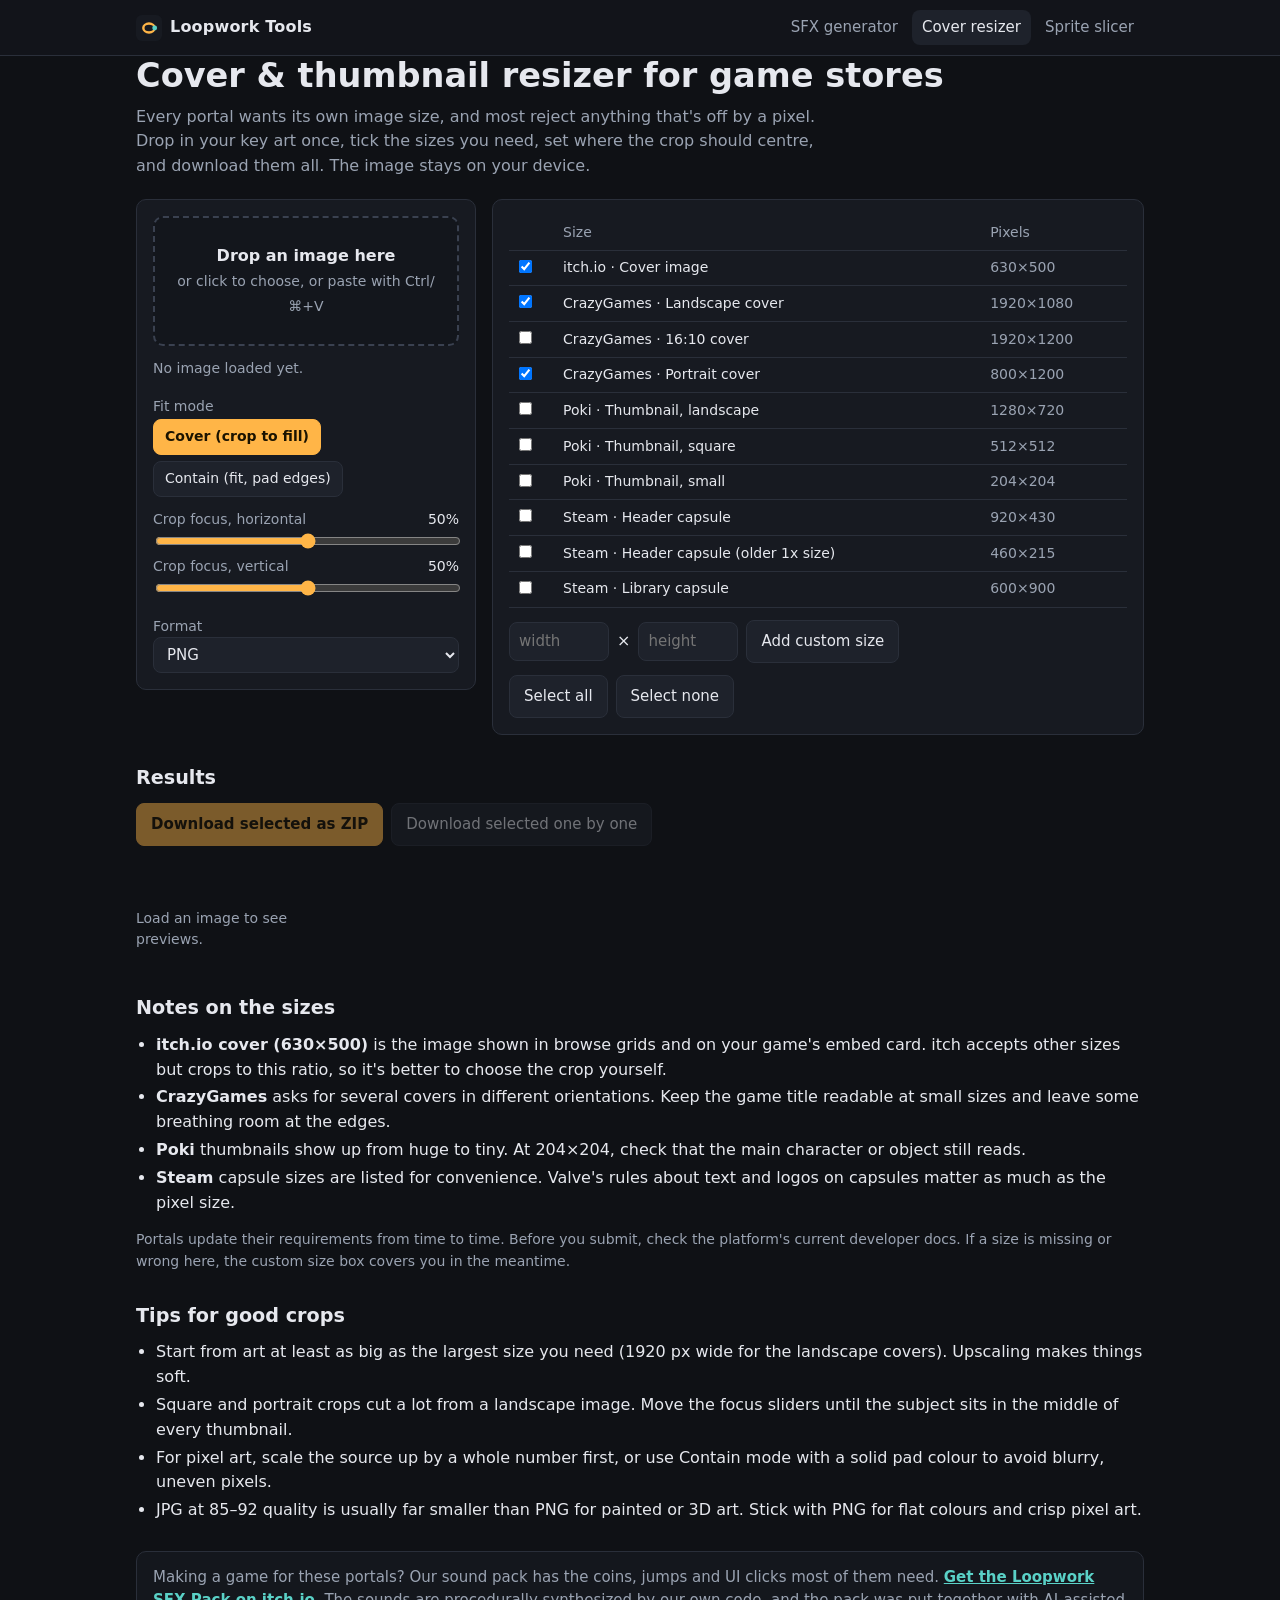
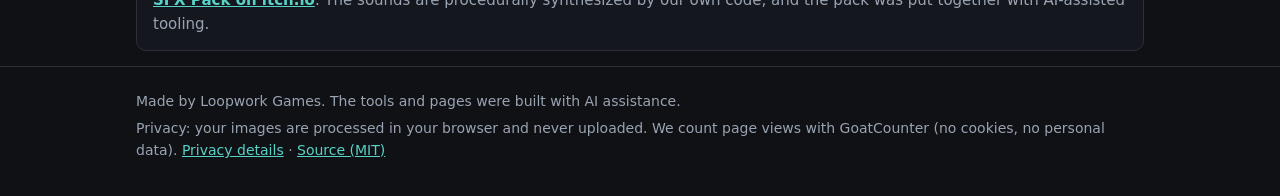
==== resize/index.html @ 53727a47 "Loopwork Tools: free browser game-dev tools" ====
<!doctype html>
<html lang="en">
<head>
<meta charset="utf-8">
<meta name="viewport" content="width=device-width, initial-scale=1">
<title>Game Cover &amp; Thumbnail Resizer for itch.io, CrazyGames, Poki, Steam – Loopwork Tools</title>
<meta name="description" content="Drop one image and get every store size at once: itch.io cover, CrazyGames covers, Poki thumbnails and Steam capsules. Crop or fit, PNG or JPG, runs in your browser.">
<link rel="canonical" href="https://riyaanb.github.io/loopwork-tools/resize/">
<meta property="og:title" content="Game cover & thumbnail resizer – Loopwork Tools">
<meta property="og:description" content="One image in, every store size out. itch.io, CrazyGames, Poki, Steam. Client-side only.">
<meta property="og:image" content="https://riyaanb.github.io/loopwork-tools/og.png">
<meta property="og:url" content="https://riyaanb.github.io/loopwork-tools/resize/">
<meta name="twitter:card" content="summary_large_image">
<meta name="theme-color" content="#0f1115">
<link rel="icon" href="../favicon.svg" type="image/svg+xml">
<link rel="icon" href="../favicon.png" type="image/png">
<link rel="apple-touch-icon" href="../apple-touch-icon.png">
<link rel="stylesheet" href="../assets/style.css">
<script data-goatcounter="https://loopwork.goatcounter.com/count" async src="//gc.zgo.at/count.js"></script>
</head>
<body>
<header class="site"><div class="wrap">
  <a class="brand" href="../"><img src="../favicon.svg" alt="" width="26" height="26">Loopwork Tools</a>
  <nav class="tools" aria-label="Tools">
    <a href="../sfx/">SFX generator</a>
    <a href="./" aria-current="page">Cover resizer</a>
    <a href="../sprites/">Sprite slicer</a>
  </nav>
</div></header>

<main class="wrap">
  <h1>Cover &amp; thumbnail resizer for game stores</h1>
  <p class="lede">Every portal wants its own image size, and most reject anything that's off by a pixel.
  Drop in your key art once, tick the sizes you need, set where the crop should centre,
  and download them all. The image stays on your device.</p>

  <div class="grid2">
    <section class="panel stack" aria-label="Source and options">
      <div class="drop" id="drop" tabindex="0" role="button" aria-label="Choose an image">
        <strong>Drop an image here</strong><br>
        <span class="small">or click to choose, or paste with Ctrl/⌘+V</span>
      </div>
      <input type="file" id="file" accept="image/*" class="sr-only">
      <p class="small muted" id="srcInfo">No image loaded yet.</p>

      <div>
        <span class="small muted" id="modeLabel">Fit mode</span>
        <div class="chips" role="group" aria-labelledby="modeLabel">
          <button type="button" data-mode="cover" aria-pressed="true">Cover (crop to fill)</button>
          <button type="button" data-mode="contain" aria-pressed="false">Contain (fit, pad edges)</button>
        </div>
      </div>
      <div id="focusBox">
        <label for="fx">Crop focus, horizontal <span class="val" id="fxVal">50%</span></label>
        <input type="range" id="fx" min="0" max="1" step="0.01" value="0.5">
        <label for="fy">Crop focus, vertical <span class="val" id="fyVal">50%</span></label>
        <input type="range" id="fy" min="0" max="1" step="0.01" value="0.5">
      </div>
      <div id="padBox" hidden>
        <label for="bg">Padding colour</label>
        <div class="row">
          <input type="color" id="bg" value="#000000" aria-label="Padding colour">
          <label class="small" style="display:flex;gap:6px;align-items:center"><input type="checkbox" id="transparent"> transparent (PNG only)</label>
        </div>
      </div>
      <div class="row">
        <div style="flex:1">
          <label for="format">Format</label>
          <select id="format">
            <option value="image/png">PNG</option>
            <option value="image/jpeg">JPG</option>
          </select>
        </div>
        <div style="flex:1" id="qualityBox" hidden>
          <label for="quality">JPG quality <span class="val" id="qualityVal">92</span></label>
          <input type="range" id="quality" min="50" max="100" step="1" value="92">
        </div>
      </div>
    </section>

    <section class="panel stack" aria-label="Sizes">
      <table class="presets">
        <thead><tr><th scope="col"><span class="sr-only">Include</span></th><th scope="col">Size</th><th scope="col">Pixels</th></tr></thead>
        <tbody id="presetRows"></tbody>
      </table>
      <div class="row">
        <input type="number" id="cw" min="1" max="8192" placeholder="width" aria-label="Custom width" style="width:100px">
        <span>×</span>
        <input type="number" id="ch" min="1" max="8192" placeholder="height" aria-label="Custom height" style="width:100px">
        <button type="button" id="addCustom">Add custom size</button>
      </div>
      <div class="row">
        <button type="button" id="allOn">Select all</button>
        <button type="button" id="allOff">Select none</button>
      </div>
    </section>
  </div>

  <h2>Results</h2>
  <div class="row" style="margin-bottom:12px">
    <button type="button" class="primary" id="zipAll" disabled>Download selected as ZIP</button>
    <button type="button" id="eachAll" disabled>Download selected one by one</button>
  </div>
  <p class="status" id="status" aria-live="polite"></p>
  <div class="thumbs" id="thumbs"></div>

  <h2>Notes on the sizes</h2>
  <ul class="tight" id="notes">
    <li><strong>itch.io cover (630×500)</strong> is the image shown in browse grids and on your game's embed card. itch accepts other sizes but crops to this ratio, so it's better to choose the crop yourself.</li>
    <li><strong>CrazyGames</strong> asks for several covers in different orientations. Keep the game title readable at small sizes and leave some breathing room at the edges.</li>
    <li><strong>Poki</strong> thumbnails show up from huge to tiny. At 204×204, check that the main character or object still reads.</li>
    <li><strong>Steam</strong> capsule sizes are listed for convenience. Valve's rules about text and logos on capsules matter as much as the pixel size.</li>
  </ul>
  <p class="small muted">Portals update their requirements from time to time. Before you submit, check the platform's current developer docs.
    If a size is missing or wrong here, the custom size box covers you in the meantime.</p>

  <h2>Tips for good crops</h2>
  <ul class="tight">
    <li>Start from art at least as big as the largest size you need (1920 px wide for the landscape covers). Upscaling makes things soft.</li>
    <li>Square and portrait crops cut a lot from a landscape image. Move the focus sliders until the subject sits in the middle of every thumbnail.</li>
    <li>For pixel art, scale the source up by a whole number first, or use Contain mode with a solid pad colour to avoid blurry, uneven pixels.</li>
    <li>JPG at 85–92 quality is usually far smaller than PNG for painted or 3D art. Stick with PNG for flat colours and crisp pixel art.</li>
  </ul>

  <p class="shop">Making a game for these portals? Our sound pack has the coins, jumps and UI clicks most of them need.
    <a href="https://loopworkgames.itch.io/" rel="noopener">Get the Loopwork SFX Pack on itch.io</a>.
    The sounds are procedurally synthesized by our own code, and the pack was put together with AI-assisted tooling.</p>
</main>

<footer class="site"><div class="wrap">
  <p>Made by Loopwork Games. The tools and pages were built with AI assistance.</p>
  <p>Privacy: your images are processed in your browser and never uploaded. We count page views with GoatCounter (no cookies, no personal data). <a href="../privacy.html">Privacy details</a> · <a href="https://github.com/riyaanb/loopwork-tools" rel="noopener">Source (MIT)</a></p>
</div></footer>

<script src="../assets/zip.js"></script>
<script src="app.js"></script>
</body>
</html>
---- assets/style.css ----
/* Loopwork Tools — shared styles. No framework. */
:root {
  --bg: #0f1115; --panel: #171a21; --panel2: #1e222b; --line: #2a2f3a;
  --text: #e6e8ee; --muted: #9aa3b2; --accent: #ffb547; --accent2: #5ad1c7; --danger: #ff6b6b;
  --radius: 10px;
}
* { box-sizing: border-box; }
[hidden] { display: none !important; }
html, body { margin: 0; }
body {
  background: var(--bg); color: var(--text);
  font: 16px/1.55 system-ui, -apple-system, "Segoe UI", Roboto, "Helvetica Neue", Arial, sans-serif;
  -webkit-text-size-adjust: 100%;
}
a { color: var(--accent2); }
a:hover { color: #8ee8e0; }
.wrap { max-width: 1040px; margin: 0 auto; padding: 0 16px; }
header.site { border-bottom: 1px solid var(--line); background: #12141a; }
header.site .wrap { display: flex; align-items: center; gap: 16px; flex-wrap: wrap; padding-top: 10px; padding-bottom: 10px; }
.brand { display: flex; align-items: center; gap: 8px; color: var(--text); text-decoration: none; font-weight: 700; letter-spacing: .2px; }
.brand img { width: 26px; height: 26px; }
nav.tools { display: flex; gap: 4px; flex-wrap: wrap; margin-left: auto; }
nav.tools a { color: var(--muted); text-decoration: none; padding: 6px 10px; border-radius: 8px; font-size: 15px; }
nav.tools a:hover, nav.tools a[aria-current="page"] { color: var(--text); background: var(--panel2); }
main { padding: 24px 0 40px; }
h1 { font-size: clamp(1.5rem, 4vw, 2.1rem); line-height: 1.2; margin: 0 0 8px; }
h2 { font-size: 1.2rem; margin: 28px 0 10px; }
h3 { font-size: 1.02rem; margin: 18px 0 6px; }
.lede { color: var(--muted); max-width: 70ch; margin: 0 0 20px; }
.panel { background: var(--panel); border: 1px solid var(--line); border-radius: var(--radius); padding: 16px; }
.grid2 { display: grid; grid-template-columns: minmax(0, 340px) minmax(0, 1fr); gap: 16px; align-items: start; }
@media (max-width: 760px) { .grid2 { grid-template-columns: minmax(0, 1fr); } }
.row { display: flex; gap: 8px; flex-wrap: wrap; align-items: center; }
.stack > * + * { margin-top: 12px; }
label { display: block; font-size: 14px; color: var(--muted); }
label .val { float: right; color: var(--text); font-variant-numeric: tabular-nums; }
input[type=range] { width: 100%; accent-color: var(--accent); }
input[type=number], input[type=text], select {
  background: var(--panel2); color: var(--text); border: 1px solid var(--line); border-radius: 8px;
  padding: 7px 9px; font: inherit; font-size: 15px; width: 100%;
}
input[type=number] { min-width: 0; }
button, .btn {
  display: inline-flex; align-items: center; justify-content: center; gap: 6px;
  background: var(--panel2); color: var(--text); border: 1px solid var(--line); border-radius: 8px;
  padding: 9px 14px; font: inherit; font-size: 15px; cursor: pointer; text-decoration: none; min-height: 40px;
}
button:hover, .btn:hover { border-color: #3c4352; background: #232834; }
button.primary { background: var(--accent); color: #1b1300; border-color: var(--accent); font-weight: 600; }
button.primary:hover { background: #ffc46e; }
button:disabled { opacity: .45; cursor: not-allowed; }
button:focus-visible, a:focus-visible, input:focus-visible, select:focus-visible { outline: 2px solid var(--accent2); outline-offset: 2px; }
.chips { display: flex; flex-wrap: wrap; gap: 6px; }
.chips button { padding: 6px 11px; min-height: 36px; font-size: 14px; }
.chips button[aria-pressed="true"] { background: var(--accent); color: #1b1300; border-color: var(--accent); font-weight: 600; }
canvas { max-width: 100%; display: block; }
.wave { width: 100%; height: 120px; background: #0b0d11; border-radius: 8px; border: 1px solid var(--line); }
.drop {
  border: 2px dashed #3a4150; border-radius: var(--radius); padding: 26px 16px; text-align: center;
  color: var(--muted); background: #13161c; cursor: pointer;
}
.drop.over { border-color: var(--accent); color: var(--text); }
.drop strong { color: var(--text); }
.muted { color: var(--muted); }
.small { font-size: 14px; }
.cards { display: grid; grid-template-columns: repeat(auto-fit, minmax(240px, 1fr)); gap: 14px; }
.card { display: block; background: var(--panel); border: 1px solid var(--line); border-radius: var(--radius); padding: 18px; color: var(--text); text-decoration: none; }
.card:hover { border-color: var(--accent); color: var(--text); }
.card h2 { margin: 0 0 6px; font-size: 1.1rem; }
.card p { margin: 0; color: var(--muted); font-size: 15px; }
.card .go { display: inline-block; margin-top: 10px; color: var(--accent); font-weight: 600; }
.shop { margin-top: 28px; padding: 14px 16px; border: 1px solid var(--line); border-radius: var(--radius); background: #14171d; font-size: 15px; color: var(--muted); }
.shop a { font-weight: 600; }
table.presets { width: 100%; border-collapse: collapse; font-size: 14px; }
table.presets td, table.presets th { padding: 6px 6px; border-bottom: 1px solid var(--line); text-align: left; vertical-align: middle; }
table.presets th { color: var(--muted); font-weight: 500; }
.thumbs { display: grid; grid-template-columns: repeat(auto-fill, minmax(150px, 1fr)); gap: 12px; }
.thumb { background: var(--panel2); border: 1px solid var(--line); border-radius: 8px; padding: 8px; font-size: 13px; }
.thumb canvas { width: 100%; height: auto; background: repeating-conic-gradient(#20242c 0% 25%, #191c22 0% 50%) 50% / 16px 16px; border-radius: 4px; }
.thumb .meta { display: flex; justify-content: space-between; gap: 6px; margin-top: 6px; color: var(--muted); }
.checker { background: repeating-conic-gradient(#20242c 0% 25%, #191c22 0% 50%) 50% / 16px 16px; }
.scroll { overflow: auto; max-height: 520px; border-radius: 8px; border: 1px solid var(--line); }
.pixel { image-rendering: pixelated; image-rendering: crisp-edges; }
pre.json { background: #0b0d11; border: 1px solid var(--line); border-radius: 8px; padding: 10px; font-size: 12.5px; max-height: 260px; overflow: auto; white-space: pre; }
.status { min-height: 1.4em; font-size: 14px; color: var(--muted); }
.status.err { color: var(--danger); }
footer.site { border-top: 1px solid var(--line); color: var(--muted); font-size: 14px; padding: 18px 0 28px; }
footer.site p { margin: 6px 0; }
.sr-only { position: absolute; width: 1px; height: 1px; overflow: hidden; clip: rect(0 0 0 0); white-space: nowrap; }
ul.tight { padding-left: 20px; margin: 6px 0; }
ul.tight li { margin: 3px 0; }
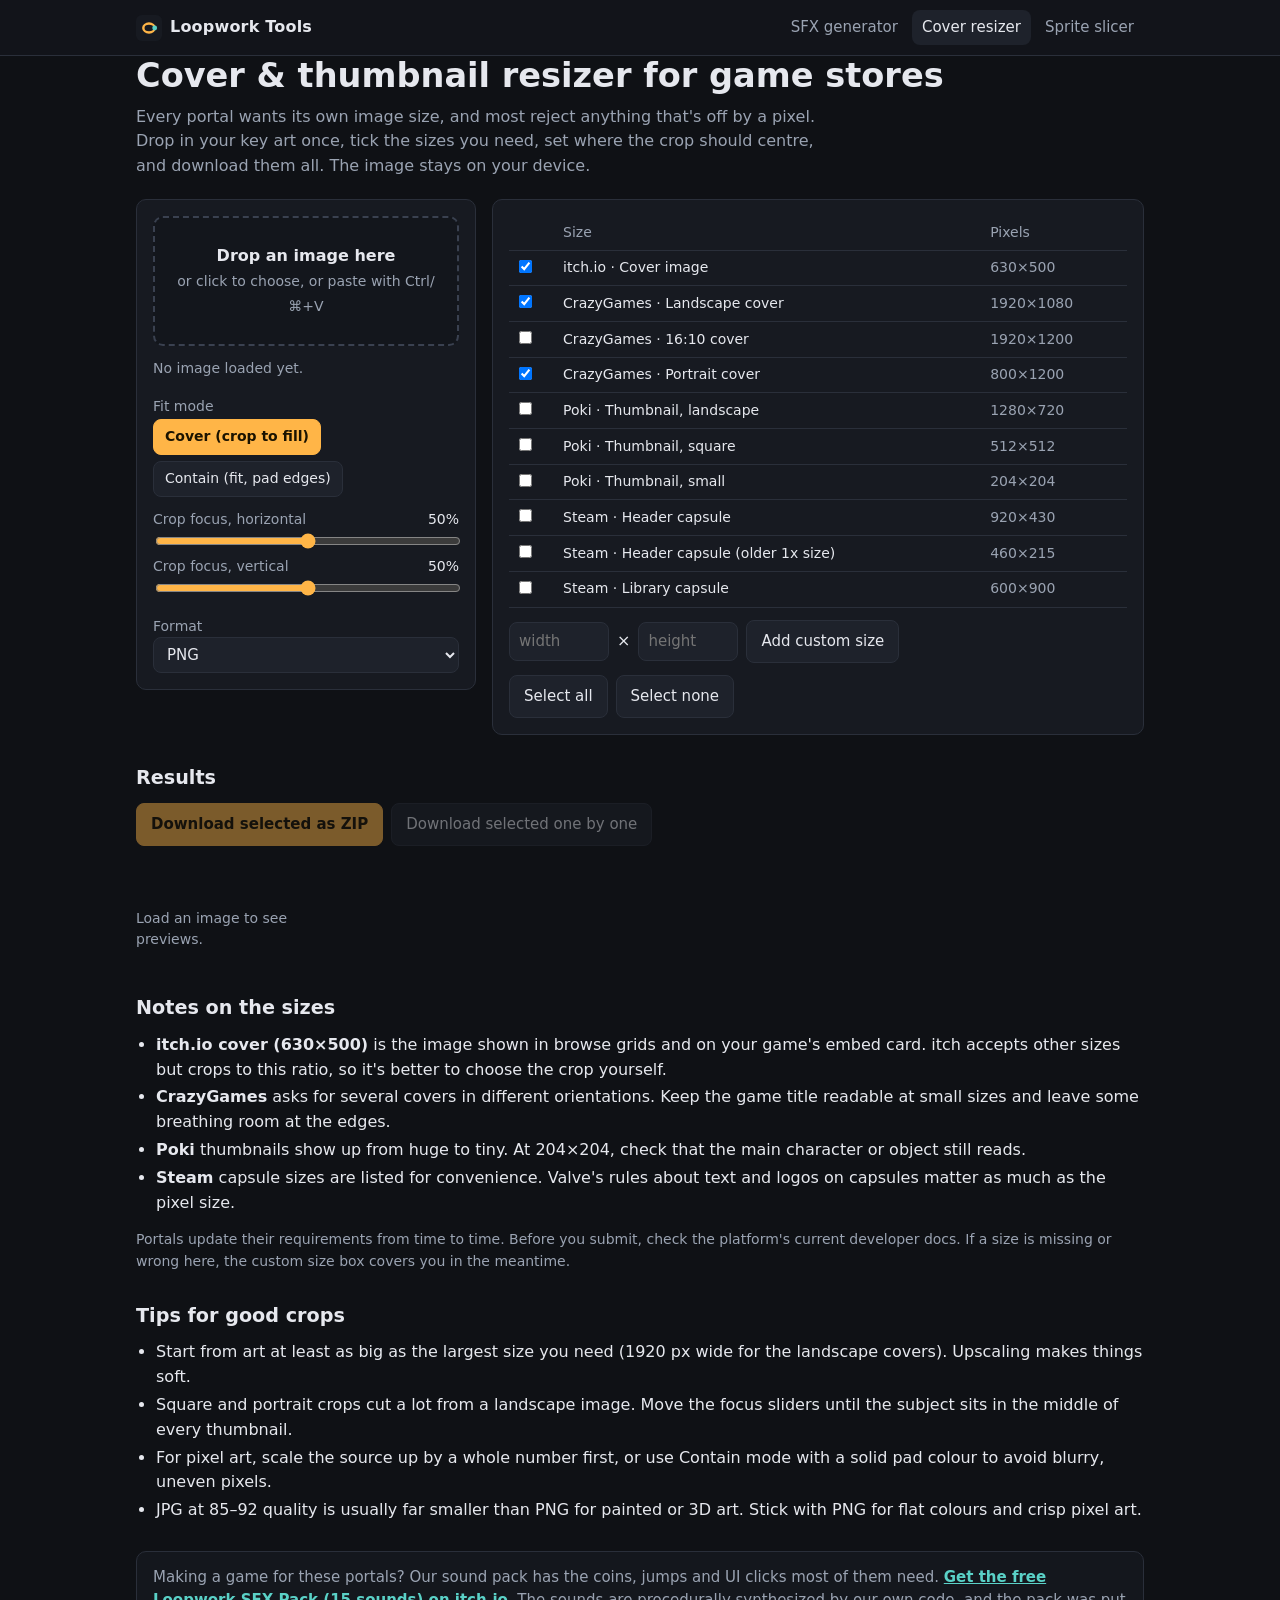
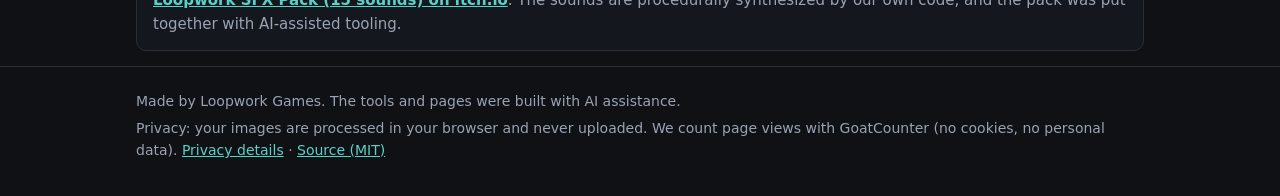
==== commit 82f7f520: "Shop link -> live free SFX Pack Lite page" ====
--- a/resize/index.html
+++ b/resize/index.html
@@ -17,6 +17,8 @@
 <link rel="apple-touch-icon" href="../apple-touch-icon.png">
 <link rel="stylesheet" href="../assets/style.css">
 <script data-goatcounter="https://loopwork.goatcounter.com/count" async src="//gc.zgo.at/count.js"></script>
+<meta property="og:site_name" content="Loopwork Games">
+<script type="application/ld+json" data-seo="loopwork">{"@context":"https://schema.org","@type":"WebApplication","name":"Game cover and thumbnail resizer","alternateName":"Game Cover & Thumbnail Resizer for itch.io, CrazyGames, Poki, Steam – Loopwork Tools","url":"https://riyaanb.github.io/loopwork-tools/resize/","description":"Drop one image and get every store size at once: itch.io cover, CrazyGames covers, Poki thumbnails and Steam capsules. Crop or fit, PNG or JPG, runs in your browser.","applicationCategory":"DeveloperApplication","operatingSystem":"Any (web browser)","browserRequirements":"Requires JavaScript","isAccessibleForFree":true,"offers":{"@type":"Offer","price":"0","priceCurrency":"USD"},"license":"https://opensource.org/licenses/MIT","image":"https://riyaanb.github.io/loopwork-tools/og.png","author":{"@type":"Organization","name":"Loopwork Games","url":"https://riyaanb.github.io/arcade/"},"publisher":{"@type":"Organization","name":"Loopwork Games","url":"https://riyaanb.github.io/arcade/"}}</script>
 </head>
 <body>
 <header class="site"><div class="wrap">
@@ -123,7 +125,7 @@
   </ul>
 
   <p class="shop">Making a game for these portals? Our sound pack has the coins, jumps and UI clicks most of them need.
-    <a href="https://loopworkgames.itch.io/" rel="noopener">Get the Loopwork SFX Pack on itch.io</a>.
+    <a href="https://loopworkgames.itch.io/loopwork-sfx-pack-vol1" rel="noopener">Get the free Loopwork SFX Pack (15 sounds) on itch.io</a>.
     The sounds are procedurally synthesized by our own code, and the pack was put together with AI-assisted tooling.</p>
 </main>
 
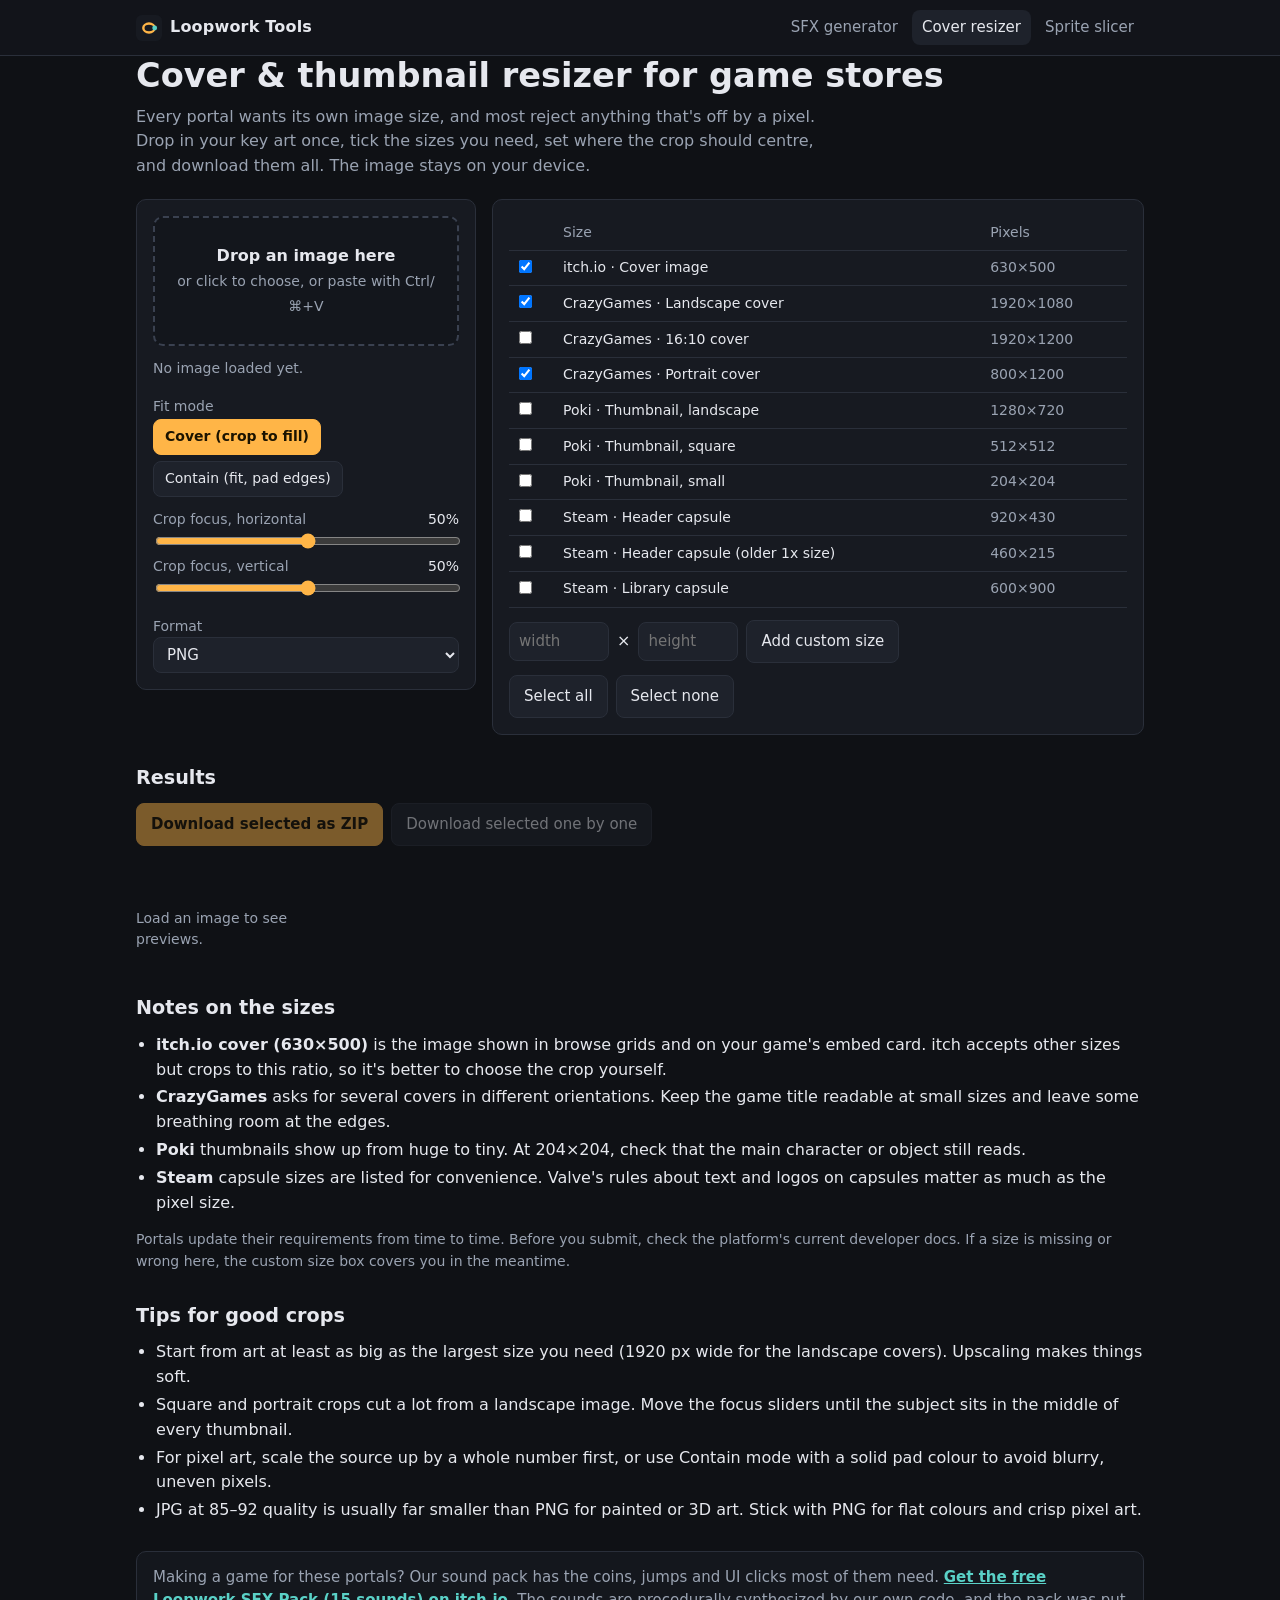
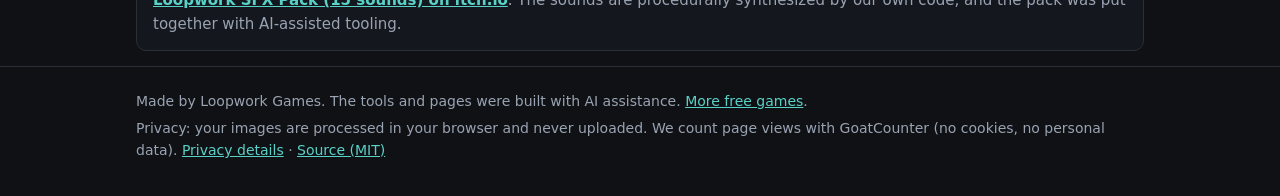
==== commit 7c7735a9: "Add More free games link to arcade (?ref=tools)" ====
--- a/resize/index.html
+++ b/resize/index.html
@@ -125,12 +125,12 @@
   </ul>
 
   <p class="shop">Making a game for these portals? Our sound pack has the coins, jumps and UI clicks most of them need.
-    <a href="https://loopworkgames.itch.io/loopwork-sfx-pack-vol1" rel="noopener">Get the free Loopwork SFX Pack (15 sounds) on itch.io</a>.
+    <a href="https://loopworkgames.itch.io/loopwork-sfx-pack-vol1?ref=tools" rel="noopener">Get the free Loopwork SFX Pack (15 sounds) on itch.io</a>.
     The sounds are procedurally synthesized by our own code, and the pack was put together with AI-assisted tooling.</p>
 </main>
 
 <footer class="site"><div class="wrap">
-  <p>Made by Loopwork Games. The tools and pages were built with AI assistance.</p>
+  <p>Made by Loopwork Games. The tools and pages were built with AI assistance. <a href="https://riyaanb.github.io/arcade/?ref=tools">More free games</a>.</p>
   <p>Privacy: your images are processed in your browser and never uploaded. We count page views with GoatCounter (no cookies, no personal data). <a href="../privacy.html">Privacy details</a> · <a href="https://github.com/riyaanb/loopwork-tools" rel="noopener">Source (MIT)</a></p>
 </div></footer>
 
